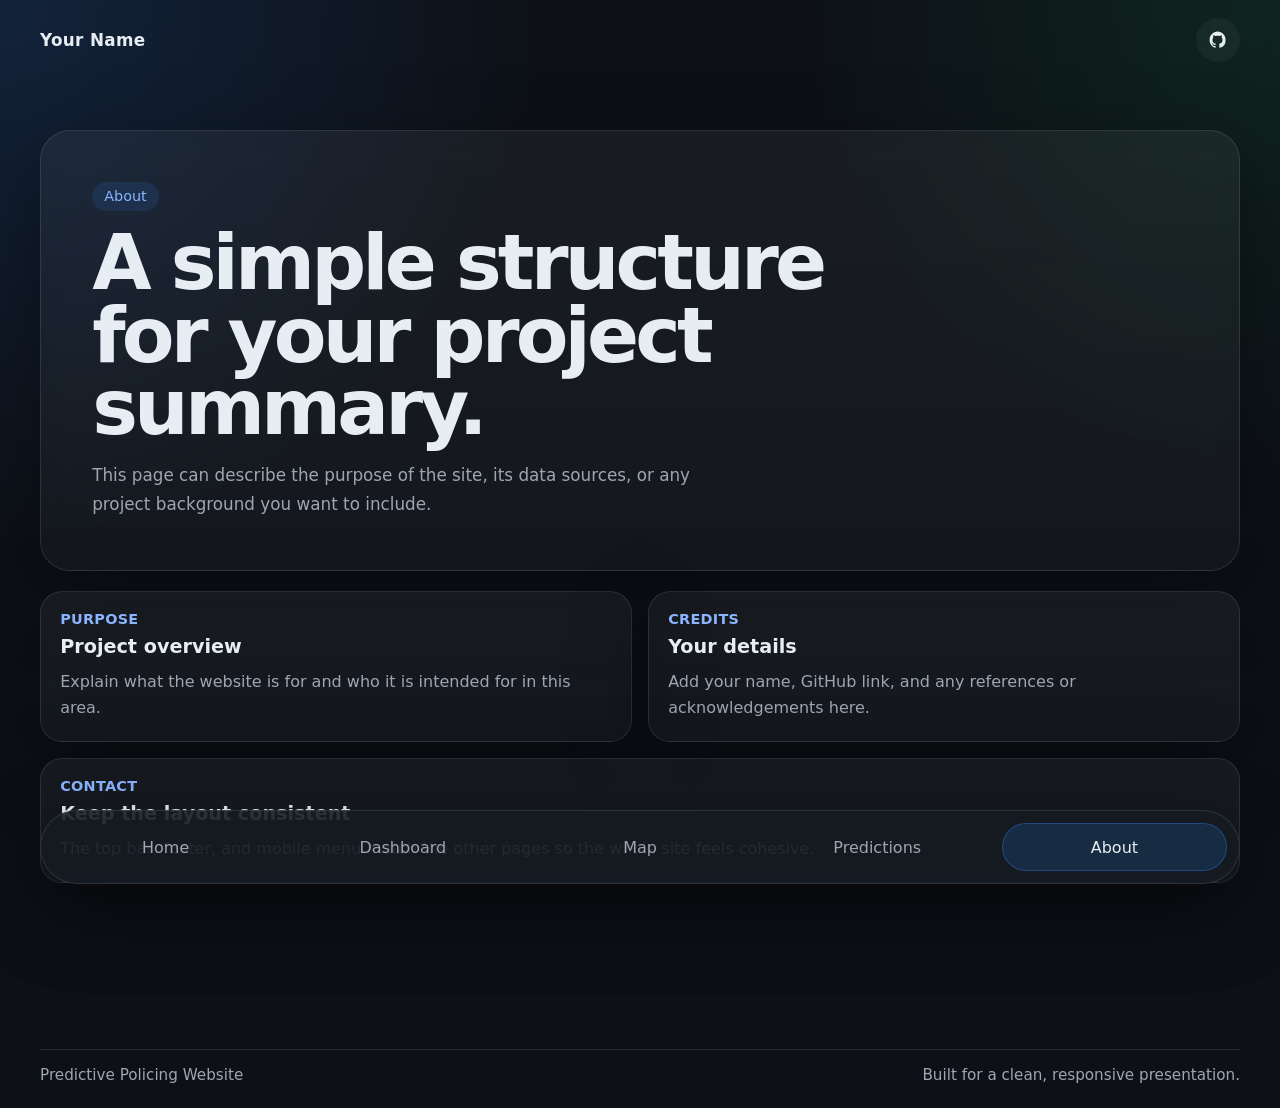
==== about.html @ 3b839e6a "Basic Structure - Done" ====
<!DOCTYPE html>
<html lang="en">
  <head>
    <meta charset="UTF-8" />
    <meta name="viewport" content="width=device-width, initial-scale=1.0" />
    <title>About | Predictive Policing</title>
    <link rel="stylesheet" href="styles.css" />
    <script defer src="script.js"></script>
  </head>
  <body>
    <div class="site-shell">
      <header class="top-bar">
        <a class="brand" href="index.html">Your Name</a>
        <div class="top-actions">
          <a class="icon-button" href="https://github.com/" target="_blank" rel="noreferrer" aria-label="GitHub profile">
            <svg class="github-icon" viewBox="0 0 24 24" aria-hidden="true">
              <path d="M12 2C6.477 2 2 6.656 2 12.391c0 4.59 2.865 8.477 6.839 9.856.5.094.682-.224.682-.498 0-.246-.01-1.005-.015-1.822-2.782.623-3.37-1.215-3.37-1.215-.455-1.187-1.11-1.503-1.11-1.503-.908-.643.069-.63.069-.63 1.004.074 1.532 1.065 1.532 1.065.892 1.568 2.341 1.115 2.91.852.091-.666.35-1.115.635-1.371-2.22-.262-4.555-1.142-4.555-5.083 0-1.12.383-2.036 1.012-2.755-.102-.265-.439-1.333.097-2.78 0 0 .824-.27 2.701 1.053a9.06 9.06 0 0 1 2.457-.346c.833.004 1.673.118 2.457.346 1.875-1.323 2.698-1.053 2.698-1.053.538 1.447.2 2.515.098 2.78.63.719 1.01 1.635 1.01 2.755 0 3.951-2.34 4.817-4.568 5.074.359.319.678.947.678 1.91 0 1.379-.012 2.49-.012 2.829 0 .277.18.598.688.496A10.01 10.01 0 0 0 22 12.391C22 6.656 17.523 2 12 2Z" />
            </svg>
          </a>
          <button class="menu-button" type="button" data-menu-open aria-expanded="false" aria-controls="mobile-menu">Menu</button>
        </div>
      </header>

      <main class="main-content">
        <section class="page-hero">
          <div class="hero-card">
            <span class="kicker">About</span>
            <h1 class="page-title">A simple structure for your project summary.</h1>
            <p class="page-copy">This page can describe the purpose of the site, its data sources, or any project background you want to include.</p>
          </div>
        </section>

        <section class="page-grid">
          <article class="info-card span-6">
            <p class="card-label">Purpose</p>
            <h2 class="card-title">Project overview</h2>
            <p class="card-text">Explain what the website is for and who it is intended for in this area.</p>
          </article>
          <article class="info-card span-6">
            <p class="card-label">Credits</p>
            <h2 class="card-title">Your details</h2>
            <p class="card-text">Add your name, GitHub link, and any references or acknowledgements here.</p>
          </article>
          <article class="panel span-12">
            <p class="card-label">Contact</p>
            <h2 class="card-title">Keep the layout consistent</h2>
            <p class="card-text">The top bar, footer, and mobile menu match the other pages so the whole site feels cohesive.</p>
          </article>
        </section>
      </main>

      <nav class="bottom-bar" aria-label="Primary navigation">
        <div class="bottom-nav">
          <a class="nav-link" href="index.html">Home</a>
          <a class="nav-link" href="dashboard.html">Dashboard</a>
          <a class="nav-link" href="map.html">Map</a>
          <a class="nav-link" href="predictions.html">Predictions</a>
          <a class="nav-link active" href="about.html">About</a>
        </div>
      </nav>

      <footer class="footer">
        <div class="footer-inner">
          <span>Predictive Policing Website</span>
          <span>Built for a clean, responsive presentation.</span>
        </div>
      </footer>
    </div>

    <div class="mobile-menu" id="mobile-menu" data-mobile-menu aria-hidden="true">
      <div class="mobile-menu-panel">
        <div class="mobile-menu-header">
          <span class="brand">Your Name</span>
          <button class="menu-close" type="button" data-menu-close>Close</button>
        </div>
        <div class="mobile-menu-links">
          <a class="mobile-menu-link" href="index.html" data-menu-link>Home</a>
          <a class="mobile-menu-link" href="dashboard.html" data-menu-link>Dashboard</a>
          <a class="mobile-menu-link" href="map.html" data-menu-link>Map</a>
          <a class="mobile-menu-link" href="predictions.html" data-menu-link>Predictions</a>
          <a class="mobile-menu-link active" href="about.html" data-menu-link>About</a>
        </div>
      </div>
    </div>
  </body>
</html>
---- styles.css ----
:root {
  color-scheme: dark;
  --bg: #0d1117;
  --panel: #161b22;
  --panel-2: #0f1720;
  --border: rgba(255, 255, 255, 0.1);
  --text: #e6edf3;
  --muted: #9da7b1;
  --accent: #2f81f7;
  --accent-2: #22c55e;
  --shadow: 0 24px 80px rgba(0, 0, 0, 0.35);
  --radius: 22px;
  --max-width: 1200px;
}

* {
  box-sizing: border-box;
}

html {
  scroll-behavior: smooth;
}

body {
  margin: 0;
  min-height: 100vh;
  font-family: Inter, ui-sans-serif, system-ui, -apple-system, BlinkMacSystemFont, "Segoe UI", sans-serif;
  background:
    radial-gradient(circle at top left, rgba(47, 129, 247, 0.16), transparent 32%),
    radial-gradient(circle at top right, rgba(34, 197, 94, 0.11), transparent 28%),
    var(--bg);
  color: var(--text);
}

body.menu-open {
  overflow: hidden;
}

a {
  color: inherit;
  text-decoration: none;
}

img,
svg {
  display: block;
}

.site-shell {
  min-height: 100vh;
  display: flex;
  flex-direction: column;
}

.top-bar,
.bottom-bar,
.footer-inner,
.page-main,
.page-hero,
.page-grid,
.mobile-menu-panel {
  width: min(var(--max-width), calc(100% - 2rem));
  margin: 0 auto;
}

.top-bar {
  display: flex;
  align-items: center;
  justify-content: space-between;
  gap: 1rem;
  padding: 1.1rem 0 0.75rem;
}

.brand {
  font-size: 1.05rem;
  font-weight: 700;
  letter-spacing: 0.02em;
}

.top-actions {
  display: flex;
  align-items: center;
  gap: 0.75rem;
}

.icon-button,
.menu-button,
.menu-close,
.nav-link {
  border: 1px solid transparent;
  transition: transform 180ms ease, border-color 180ms ease, background-color 180ms ease, color 180ms ease, opacity 180ms ease;
}

.icon-button,
.menu-button,
.menu-close {
  display: inline-flex;
  align-items: center;
  justify-content: center;
  cursor: pointer;
  border-radius: 999px;
  background: rgba(255, 255, 255, 0.04);
  color: var(--text);
}

.icon-button:hover,
.menu-button:hover,
.menu-close:hover,
.nav-link:hover {
  transform: translateY(-1px);
  border-color: rgba(255, 255, 255, 0.14);
}

.icon-button {
  width: 2.75rem;
  height: 2.75rem;
}

.github-icon {
  width: 1.2rem;
  height: 1.2rem;
  fill: currentColor;
}

.menu-button,
.menu-close {
  gap: 0.5rem;
  padding: 0.8rem 1rem;
  font: inherit;
}

.menu-button {
  display: none;
}

.main-content {
  flex: 1;
  padding: 0.5rem 0 2rem;
}

.page-hero {
  padding: 3rem 0 1.25rem;
}

.hero-card,
.info-card,
.metric-card,
.panel,
.mobile-menu-panel {
  background: linear-gradient(180deg, rgba(255, 255, 255, 0.05), rgba(255, 255, 255, 0.03));
  border: 1px solid var(--border);
  box-shadow: var(--shadow);
  backdrop-filter: blur(10px);
}

.hero-card {
  border-radius: calc(var(--radius) + 8px);
  padding: clamp(1.5rem, 4vw, 3.5rem);
}

.kicker {
  display: inline-flex;
  align-items: center;
  gap: 0.5rem;
  margin-bottom: 1rem;
  padding: 0.4rem 0.75rem;
  border-radius: 999px;
  background: rgba(47, 129, 247, 0.12);
  color: #8ab4ff;
  font-size: 0.9rem;
}

.page-title {
  margin: 0;
  max-width: 14ch;
  font-size: clamp(2.25rem, 6vw, 4.8rem);
  line-height: 0.95;
  letter-spacing: -0.05em;
}

.page-copy {
  max-width: 60ch;
  margin: 1rem 0 0;
  color: var(--muted);
  font-size: 1.05rem;
  line-height: 1.7;
}

.hero-actions {
  display: flex;
  flex-wrap: wrap;
  gap: 0.85rem;
  margin-top: 1.6rem;
}

.button {
  display: inline-flex;
  align-items: center;
  justify-content: center;
  gap: 0.5rem;
  padding: 0.9rem 1.15rem;
  border-radius: 999px;
  border: 1px solid var(--border);
  font-weight: 600;
  background: rgba(255, 255, 255, 0.05);
  color: var(--text);
}

.button.primary {
  background: linear-gradient(135deg, var(--accent), #1f6feb);
  border-color: transparent;
}

.page-grid {
  display: grid;
  grid-template-columns: repeat(12, 1fr);
  gap: 1rem;
  padding-bottom: 1.5rem;
}

.info-card,
.metric-card,
.panel {
  border-radius: var(--radius);
}

.info-card,
.panel {
  padding: 1.2rem;
}

.metric-card {
  padding: 1rem;
}

.page-grid .span-4 {
  grid-column: span 4;
}

.page-grid .span-6 {
  grid-column: span 6;
}

.page-grid .span-8 {
  grid-column: span 8;
}

.page-grid .span-12 {
  grid-column: span 12;
}

.card-label {
  margin: 0 0 0.5rem;
  color: #8ab4ff;
  font-size: 0.9rem;
  font-weight: 600;
  letter-spacing: 0.02em;
  text-transform: uppercase;
}

.card-title {
  margin: 0;
  font-size: 1.2rem;
}

.card-text {
  margin: 0.7rem 0 0;
  color: var(--muted);
  line-height: 1.65;
}

.metric-number {
  display: block;
  margin-bottom: 0.35rem;
  font-size: 2rem;
  font-weight: 800;
}

.metric-text {
  color: var(--muted);
}

.bottom-bar {
  position: sticky;
  bottom: 0;
  margin-top: auto;
  padding: 0.25rem 0 1rem;
}

.bottom-nav {
  display: flex;
  align-items: center;
  justify-content: space-between;
  gap: 0.75rem;
  padding: 0.75rem;
  border-radius: 999px;
  background: rgba(22, 27, 34, 0.9);
  border: 1px solid var(--border);
  box-shadow: var(--shadow);
}

.nav-link {
  flex: 1;
  text-align: center;
  padding: 0.85rem 0.9rem;
  border-radius: 999px;
  color: var(--muted);
  background: transparent;
}

.nav-link.active {
  color: var(--text);
  background: rgba(47, 129, 247, 0.16);
  border-color: rgba(47, 129, 247, 0.35);
}

.footer {
  padding: 1rem 0 1.5rem;
}

.footer-inner {
  padding-top: 1rem;
  border-top: 1px solid var(--border);
  color: var(--muted);
  font-size: 0.95rem;
  display: flex;
  align-items: center;
  justify-content: space-between;
  gap: 1rem;
}

.mobile-menu {
  position: fixed;
  inset: 0;
  z-index: 50;
  display: grid;
  place-items: center;
  background: rgba(13, 17, 23, 0.92);
  opacity: 0;
  pointer-events: none;
  transition: opacity 220ms ease;
}

.mobile-menu.is-open {
  opacity: 1;
  pointer-events: auto;
}

.mobile-menu-panel {
  display: flex;
  flex-direction: column;
  gap: 1rem;
  width: min(100% - 1.5rem, 560px);
  padding: 1.2rem;
  border-radius: 28px;
}

.mobile-menu-header {
  display: flex;
  align-items: center;
  justify-content: space-between;
  gap: 1rem;
}

.mobile-menu-links {
  display: grid;
  gap: 0.75rem;
}

.mobile-menu-link {
  padding: 1rem 1.1rem;
  border-radius: 18px;
  background: rgba(255, 255, 255, 0.04);
  border: 1px solid var(--border);
  color: var(--text);
  font-weight: 600;
}

.mobile-menu-link.active {
  background: rgba(47, 129, 247, 0.16);
  border-color: rgba(47, 129, 247, 0.35);
}

@media (max-width: 900px) {
  .page-grid .span-4,
  .page-grid .span-6,
  .page-grid .span-8 {
    grid-column: span 12;
  }
}

@media (max-width: 760px) {
  .menu-button {
    display: inline-flex;
  }

  .bottom-bar {
    display: none;
  }

  .top-bar,
  .footer-inner,
  .page-main,
  .page-hero,
  .page-grid {
    width: min(calc(100% - 1.2rem), var(--max-width));
  }

  .brand {
    font-size: 1rem;
  }

  .top-actions {
    gap: 0.5rem;
  }

  .hero-card {
    padding: 1.35rem;
  }

  .page-title {
    max-width: 10ch;
  }

  .footer-inner {
    flex-direction: column;
    align-items: flex-start;
  }
}
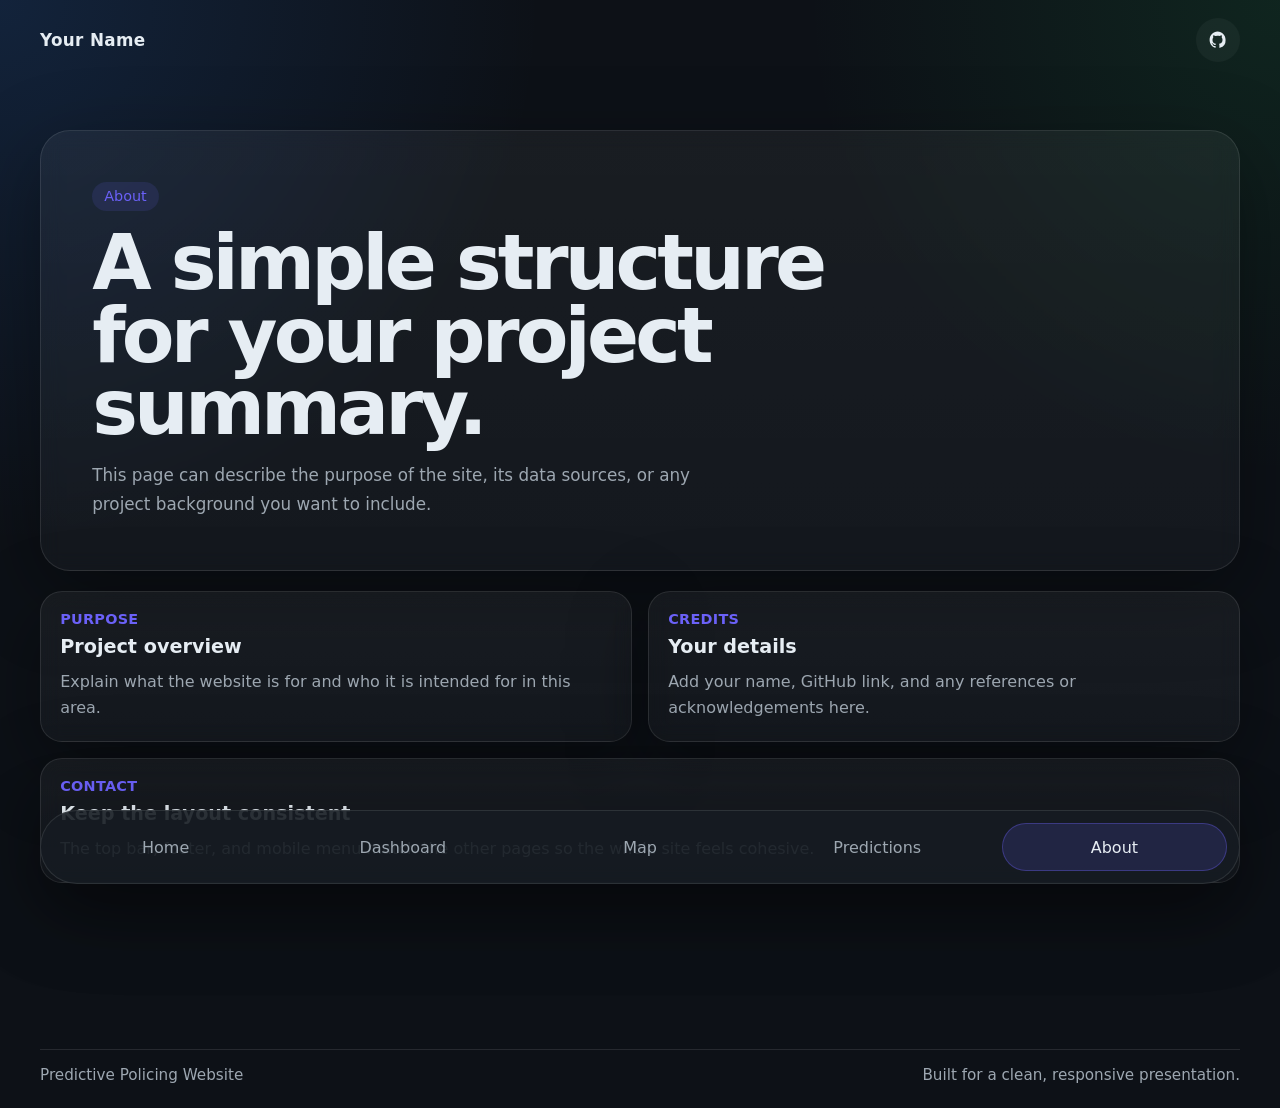
==== commit 7ac32197: "Colors Fixed Nav Bar Fixed" ====
--- a/about.html
+++ b/about.html
@@ -17,7 +17,11 @@
               <path d="M12 2C6.477 2 2 6.656 2 12.391c0 4.59 2.865 8.477 6.839 9.856.5.094.682-.224.682-.498 0-.246-.01-1.005-.015-1.822-2.782.623-3.37-1.215-3.37-1.215-.455-1.187-1.11-1.503-1.11-1.503-.908-.643.069-.63.069-.63 1.004.074 1.532 1.065 1.532 1.065.892 1.568 2.341 1.115 2.91.852.091-.666.35-1.115.635-1.371-2.22-.262-4.555-1.142-4.555-5.083 0-1.12.383-2.036 1.012-2.755-.102-.265-.439-1.333.097-2.78 0 0 .824-.27 2.701 1.053a9.06 9.06 0 0 1 2.457-.346c.833.004 1.673.118 2.457.346 1.875-1.323 2.698-1.053 2.698-1.053.538 1.447.2 2.515.098 2.78.63.719 1.01 1.635 1.01 2.755 0 3.951-2.34 4.817-4.568 5.074.359.319.678.947.678 1.91 0 1.379-.012 2.49-.012 2.829 0 .277.18.598.688.496A10.01 10.01 0 0 0 22 12.391C22 6.656 17.523 2 12 2Z" />
             </svg>
           </a>
-          <button class="menu-button" type="button" data-menu-open aria-expanded="false" aria-controls="mobile-menu">Menu</button>
+          <button class="menu-button" type="button" data-menu-open aria-label="Open menu" aria-expanded="false" aria-controls="mobile-menu">
+            <svg class="menu-icon" viewBox="0 0 24 24" aria-hidden="true">
+              <path d="M4 7h16M4 12h16M4 17h16" />
+            </svg>
+          </button>
         </div>
       </header>
 
@@ -71,7 +75,11 @@
       <div class="mobile-menu-panel">
         <div class="mobile-menu-header">
           <span class="brand">Your Name</span>
-          <button class="menu-close" type="button" data-menu-close>Close</button>
+          <button class="menu-close" type="button" data-menu-close aria-label="Close menu">
+            <svg class="menu-icon" viewBox="0 0 24 24" aria-hidden="true">
+              <path d="M6 6l12 12M18 6L6 18" />
+            </svg>
+          </button>
         </div>
         <div class="mobile-menu-links">
           <a class="mobile-menu-link" href="index.html" data-menu-link>Home</a>
--- a/styles.css
+++ b/styles.css
@@ -6,7 +6,7 @@
   --border: rgba(255, 255, 255, 0.1);
   --text: #e6edf3;
   --muted: #9da7b1;
-  --accent: #2f81f7;
+  --accent: #6b61f8;
   --accent-2: #22c55e;
   --shadow: 0 24px 80px rgba(0, 0, 0, 0.35);
   --radius: 22px;
@@ -124,9 +124,19 @@
 
 .menu-button,
 .menu-close {
-  gap: 0.5rem;
-  padding: 0.8rem 1rem;
-  font: inherit;
+  width: 2.75rem;
+  height: 2.75rem;
+  padding: 0;
+}
+
+.menu-icon {
+  width: 1.25rem;
+  height: 1.25rem;
+  stroke: currentColor;
+  fill: none;
+  stroke-width: 2;
+  stroke-linecap: round;
+  stroke-linejoin: round;
 }
 
 .menu-button {
@@ -165,8 +175,8 @@
   margin-bottom: 1rem;
   padding: 0.4rem 0.75rem;
   border-radius: 999px;
-  background: rgba(47, 129, 247, 0.12);
-  color: #8ab4ff;
+  background: rgba(107, 97, 248, 0.12);
+  color: #6b61f8;
   font-size: 0.9rem;
 }
 
@@ -207,7 +217,7 @@
 }
 
 .button.primary {
-  background: linear-gradient(135deg, var(--accent), #1f6feb);
+  background: linear-gradient(135deg, var(--accent), #6b61f8);
   border-color: transparent;
 }
 
@@ -251,7 +261,7 @@
 
 .card-label {
   margin: 0 0 0.5rem;
-  color: #8ab4ff;
+  color: #6b61f8;
   font-size: 0.9rem;
   font-weight: 600;
   letter-spacing: 0.02em;
@@ -310,8 +320,8 @@
 
 .nav-link.active {
   color: var(--text);
-  background: rgba(47, 129, 247, 0.16);
-  border-color: rgba(47, 129, 247, 0.35);
+  background: rgba(107, 97, 248, 0.16);
+  border-color: rgba(107, 97, 248, 0.35);
 }
 
 .footer {
@@ -374,11 +384,12 @@
   border: 1px solid var(--border);
   color: var(--text);
   font-weight: 600;
+  text-align: center;
 }
 
 .mobile-menu-link.active {
-  background: rgba(47, 129, 247, 0.16);
-  border-color: rgba(47, 129, 247, 0.35);
+  background: rgba(107, 97, 248, 0.16);
+  border-color: rgba(107, 97, 248, 0.35);
 }
 
 @media (max-width: 900px) {
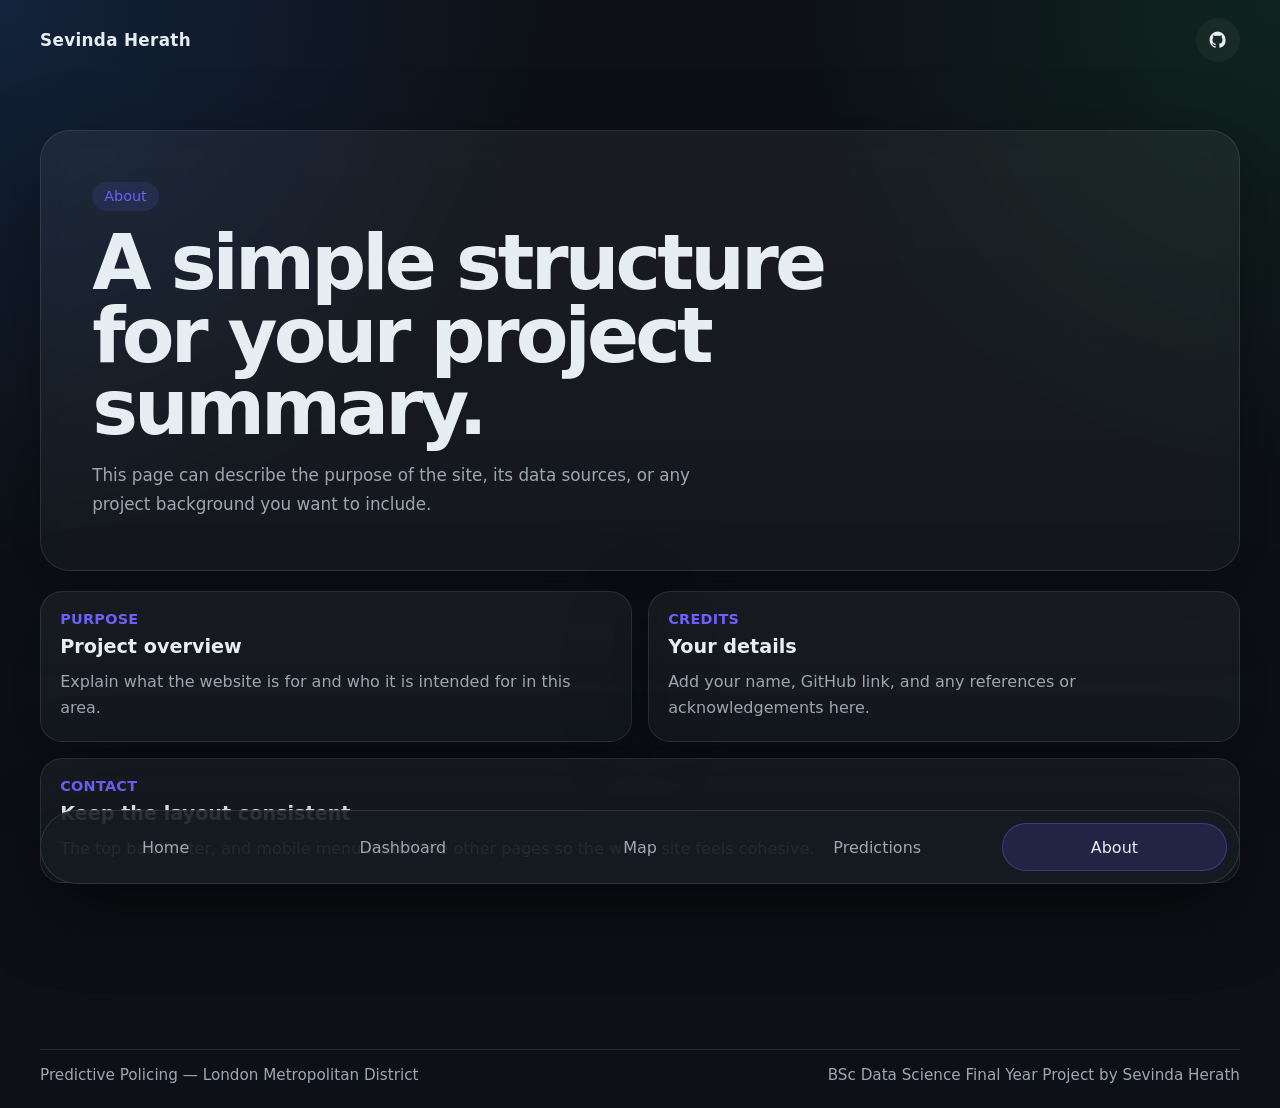
==== commit 1fe37619: "Home Page - Done, Header &  Footer Updated" ====
--- a/about.html
+++ b/about.html
@@ -10,9 +10,9 @@
   <body>
     <div class="site-shell">
       <header class="top-bar">
-        <a class="brand" href="index.html">Your Name</a>
+        <a class="brand" href="https://sevinda-herath.github.io/" target="_blank" rel="noreferrer">Sevinda Herath</a>
         <div class="top-actions">
-          <a class="icon-button" href="https://github.com/" target="_blank" rel="noreferrer" aria-label="GitHub profile">
+          <a class="icon-button" href="https://github.com/Sevinda-Herath" target="_blank" rel="noreferrer" aria-label="GitHub profile">
             <svg class="github-icon" viewBox="0 0 24 24" aria-hidden="true">
               <path d="M12 2C6.477 2 2 6.656 2 12.391c0 4.59 2.865 8.477 6.839 9.856.5.094.682-.224.682-.498 0-.246-.01-1.005-.015-1.822-2.782.623-3.37-1.215-3.37-1.215-.455-1.187-1.11-1.503-1.11-1.503-.908-.643.069-.63.069-.63 1.004.074 1.532 1.065 1.532 1.065.892 1.568 2.341 1.115 2.91.852.091-.666.35-1.115.635-1.371-2.22-.262-4.555-1.142-4.555-5.083 0-1.12.383-2.036 1.012-2.755-.102-.265-.439-1.333.097-2.78 0 0 .824-.27 2.701 1.053a9.06 9.06 0 0 1 2.457-.346c.833.004 1.673.118 2.457.346 1.875-1.323 2.698-1.053 2.698-1.053.538 1.447.2 2.515.098 2.78.63.719 1.01 1.635 1.01 2.755 0 3.951-2.34 4.817-4.568 5.074.359.319.678.947.678 1.91 0 1.379-.012 2.49-.012 2.829 0 .277.18.598.688.496A10.01 10.01 0 0 0 22 12.391C22 6.656 17.523 2 12 2Z" />
             </svg>
@@ -65,8 +65,8 @@
 
       <footer class="footer">
         <div class="footer-inner">
-          <span>Predictive Policing Website</span>
-          <span>Built for a clean, responsive presentation.</span>
+          <span>Predictive Policing — London Metropolitan District</span>
+          <span>BSc Data Science Final Year Project by <a href="https://sevinda-herath.github.io" target="_blank">Sevinda Herath</a></span>
         </div>
       </footer>
     </div>
@@ -74,7 +74,7 @@
     <div class="mobile-menu" id="mobile-menu" data-mobile-menu aria-hidden="true">
       <div class="mobile-menu-panel">
         <div class="mobile-menu-header">
-          <span class="brand">Your Name</span>
+          <span class="brand">Sevinda Herath</span>
           <button class="menu-close" type="button" data-menu-close aria-label="Close menu">
             <svg class="menu-icon" viewBox="0 0 24 24" aria-hidden="true">
               <path d="M6 6l12 12M18 6L6 18" />
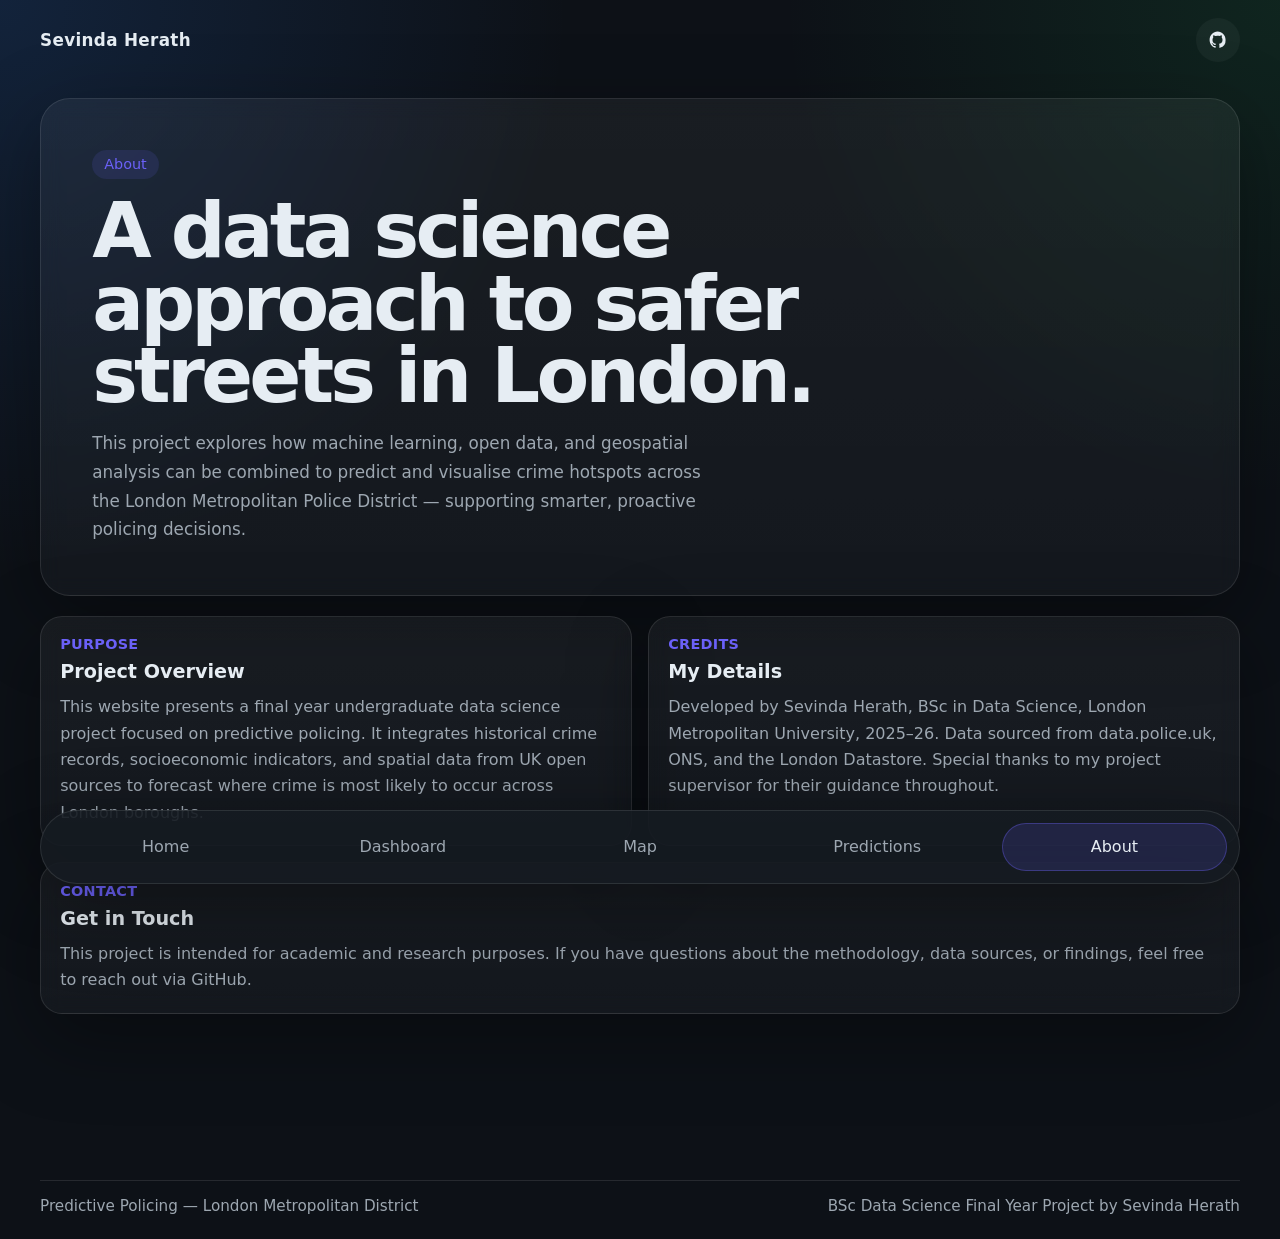
==== commit 07433f10: "Meta Data and Logos Added" ====
--- a/about.html
+++ b/about.html
@@ -3,7 +3,45 @@
   <head>
     <meta charset="UTF-8" />
     <meta name="viewport" content="width=device-width, initial-scale=1.0" />
-    <title>About | Predictive Policing</title>
+    <title>About | Predictive Policing London</title>
+    <meta name="description" content="About page for the Predictive Policing London project, outlining the purpose, data sources, methodology, and project background." />
+    <meta name="keywords" content="about predictive policing, London crime project, data science project, machine learning methodology, open crime data" />
+    <meta name="author" content="Sevinda Herath" />
+    <meta name="robots" content="index, follow" />
+    <meta name="theme-color" content="#0D1117" />
+    <link rel="canonical" href="https://sevinda-herath.github.io/about.html" />
+
+    <meta property="og:type" content="website" />
+    <meta property="og:title" content="About | Predictive Policing London" />
+    <meta property="og:description" content="About page for the Predictive Policing London project, outlining the purpose, data sources, methodology, and background." />
+    <meta property="og:url" content="https://sevinda-herath.github.io/about.html" />
+    <meta property="og:site_name" content="Predictive Policing London" />
+    <meta property="og:image" content="https://sevinda-herath.github.io/preview.png" />
+    <meta property="og:image:alt" content="Preview of the Predictive Policing London about page" />
+
+    <meta name="twitter:card" content="summary_large_image" />
+    <meta name="twitter:title" content="About | Predictive Policing London" />
+    <meta name="twitter:description" content="About page for the Predictive Policing London project, outlining the purpose, data sources, methodology, and background." />
+    <meta name="twitter:image" content="https://sevinda-herath.github.io/preview.png" />
+
+    <script type="application/ld+json">
+    {
+      "@context": "https://schema.org",
+      "@type": "WebPage",
+      "name": "About | Predictive Policing London",
+      "url": "https://sevinda-herath.github.io/about.html",
+      "description": "About page for the Predictive Policing London project, outlining the purpose, data sources, methodology, and project background.",
+      "author": {
+        "@type": "Person",
+        "name": "Sevinda Herath",
+        "url": "https://sevinda-herath.github.io/"
+      }
+    }
+    </script>
+
+    <link rel="icon" type="image/png" sizes="32x32" href="favicon_32.png" />
+    <link rel="icon" type="image/png" sizes="192x192" href="favicon_192.png" />
+    <link rel="apple-touch-icon" href="favicon_192.png" />
     <link rel="stylesheet" href="styles.css" />
     <script defer src="script.js"></script>
   </head>
@@ -29,26 +67,34 @@
         <section class="page-hero">
           <div class="hero-card">
             <span class="kicker">About</span>
-            <h1 class="page-title">A simple structure for your project summary.</h1>
-            <p class="page-copy">This page can describe the purpose of the site, its data sources, or any project background you want to include.</p>
+            <h1 class="page-title">A data science approach to safer streets in London.</h1>
+            <p class="page-copy">
+              This project explores how machine learning, open data, and geospatial analysis can be combined to predict and visualise crime hotspots across the London Metropolitan Police District — supporting smarter, proactive policing decisions.
+            </p>
           </div>
         </section>
 
         <section class="page-grid">
           <article class="info-card span-6">
-            <p class="card-label">Purpose</p>
-            <h2 class="card-title">Project overview</h2>
-            <p class="card-text">Explain what the website is for and who it is intended for in this area.</p>
+            <p class="card-label">PURPOSE</p>
+            <h2 class="card-title">Project Overview</h2>
+            <p class="card-text">
+              This website presents a final year undergraduate data science project focused on predictive policing. It integrates historical crime records, socioeconomic indicators, and spatial data from UK open sources to forecast where crime is most likely to occur across London boroughs.            
+            </p>
           </article>
           <article class="info-card span-6">
-            <p class="card-label">Credits</p>
-            <h2 class="card-title">Your details</h2>
-            <p class="card-text">Add your name, GitHub link, and any references or acknowledgements here.</p>
+            <p class="card-label">CREDITS</p>
+            <h2 class="card-title">My Details</h2>
+            <p class="card-text">
+              Developed by Sevinda Herath, BSc in Data Science, London Metropolitan University, 2025–26. Data sourced from data.police.uk, ONS, and the London Datastore. Special thanks to my project supervisor for their guidance throughout.
+            </p>
           </article>
           <article class="panel span-12">
             <p class="card-label">Contact</p>
-            <h2 class="card-title">Keep the layout consistent</h2>
-            <p class="card-text">The top bar, footer, and mobile menu match the other pages so the whole site feels cohesive.</p>
+            <h2 class="card-title">Get in Touch</h2>
+            <p class="card-text">
+              This project is intended for academic and research purposes. If you have questions about the methodology, data sources, or findings, feel free to reach out via GitHub.
+            </p>
           </article>
         </section>
       </main>
--- a/styles.css
+++ b/styles.css
@@ -149,7 +149,7 @@
 }
 
 .page-hero {
-  padding: 3rem 0 1.25rem;
+  padding: 1rem 0 1.25rem;
 }
 
 .hero-card,
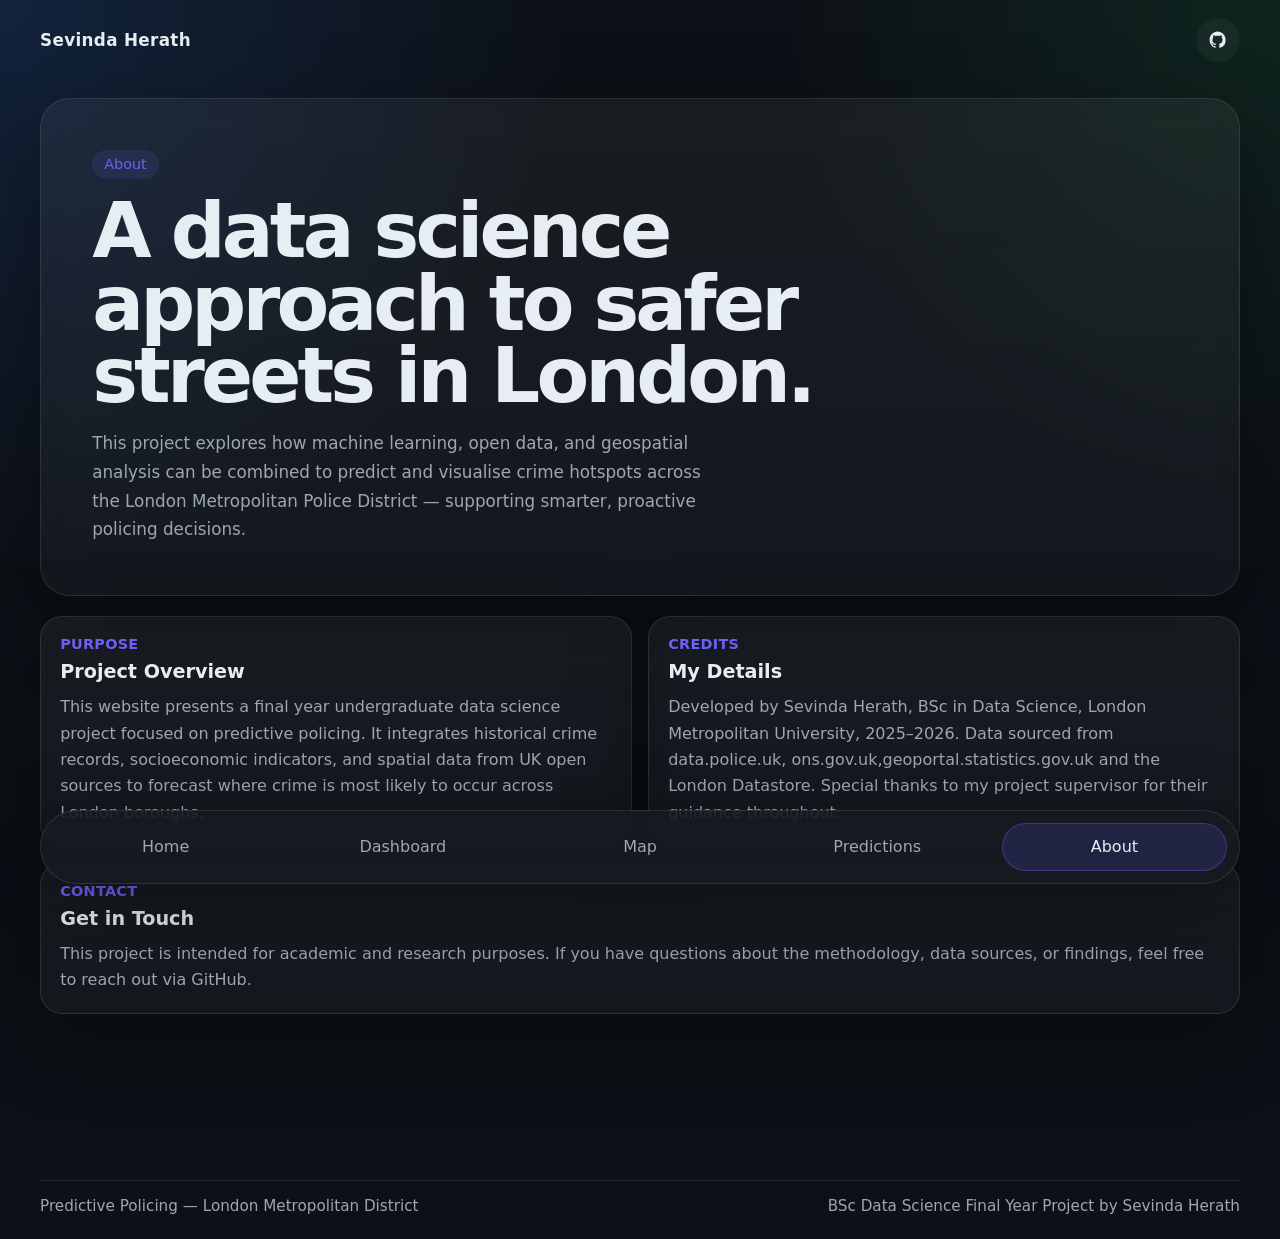
==== commit effa6fe6: "Map Intergrated and Fast Loading and save in Cache Done" ====
--- a/about.html
+++ b/about.html
@@ -86,7 +86,7 @@
             <p class="card-label">CREDITS</p>
             <h2 class="card-title">My Details</h2>
             <p class="card-text">
-              Developed by Sevinda Herath, BSc in Data Science, London Metropolitan University, 2025–26. Data sourced from data.police.uk, ONS, and the London Datastore. Special thanks to my project supervisor for their guidance throughout.
+              Developed by Sevinda Herath, BSc in Data Science, London Metropolitan University, 2025–2026. Data sourced from data.police.uk, ons.gov.uk,geoportal.statistics.gov.uk and the London Datastore. Special thanks to my project supervisor for their guidance throughout.
             </p>
           </article>
           <article class="panel span-12">
--- a/styles.css
+++ b/styles.css
@@ -273,10 +273,91 @@
   font-size: 1.2rem;
 }
 
+.panel-head {
+  display: flex;
+  align-items: center;
+  justify-content: space-between;
+  gap: 0.9rem;
+}
+
+.map-actions {
+  display: flex;
+  align-items: center;
+  gap: 0.6rem;
+  flex-wrap: wrap;
+  justify-content: flex-end;
+}
+
+.map-popout-button {
+  flex-shrink: 0;
+  padding: 0.6rem 0.95rem;
+  font-size: 0.9rem;
+}
+
 .card-text {
   margin: 0.7rem 0 0;
   color: var(--muted);
   line-height: 1.65;
+}
+
+.map-embed-wrap {
+  margin-top: 1rem;
+  border: 1px solid var(--border);
+  border-radius: 16px;
+  overflow: hidden;
+  background: rgba(255, 255, 255, 0.02);
+}
+
+.map-embed-frame {
+  display: block;
+  width: 100%;
+  min-height: 560px;
+  border: 0;
+  background: #0b0f14;
+}
+
+.map-modal {
+  position: fixed;
+  inset: 0;
+  z-index: 60;
+  display: grid;
+  place-items: center;
+  padding: 1rem;
+  background: rgba(3, 7, 12, 0.88);
+  opacity: 0;
+  pointer-events: none;
+  transition: opacity 220ms ease;
+}
+
+.map-modal.is-open {
+  opacity: 1;
+  pointer-events: auto;
+}
+
+.map-modal-dialog {
+  width: 85vw;
+  height: 90vh;
+  position: relative;
+  display: flex;
+  flex-direction: column;
+  gap: 0;
+}
+
+.map-modal-close {
+  position: absolute;
+  top: 0.75rem;
+  right: 0.75rem;
+  z-index: 2;
+  background: rgba(13, 17, 23, 0.78);
+  border-color: rgba(255, 255, 255, 0.2);
+}
+
+.map-modal-frame {
+  width: 100%;
+  flex: 1;
+  border: 0;
+  border-radius: 0;
+  background: #0b0f14;
 }
 
 .metric-number {
@@ -437,4 +518,23 @@
     flex-direction: column;
     align-items: flex-start;
   }
-}
+
+  .panel-head {
+    flex-direction: column;
+    align-items: flex-start;
+  }
+
+  .map-actions {
+    width: 100%;
+    justify-content: flex-start;
+  }
+
+  .map-modal {
+    padding: 0.6rem;
+  }
+
+  .map-modal-dialog {
+    width: 100%;
+    height: 90vh;
+  }
+}
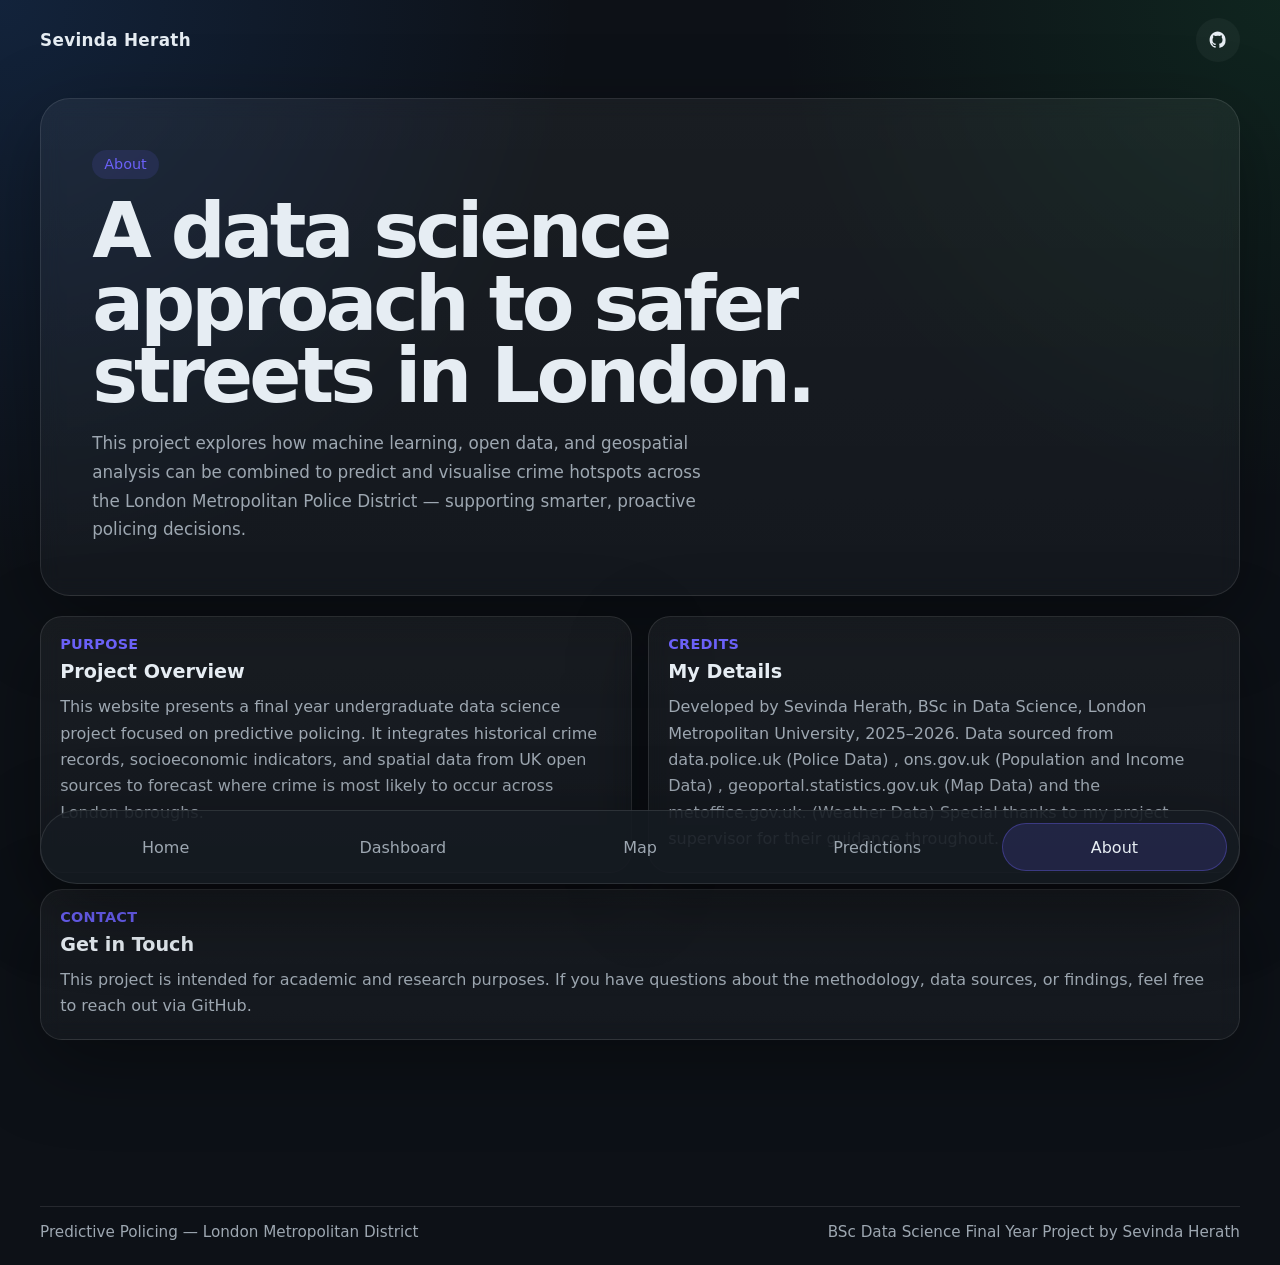
==== commit c0dc72f8: "Text Fixed" ====
--- a/about.html
+++ b/about.html
@@ -86,7 +86,7 @@
             <p class="card-label">CREDITS</p>
             <h2 class="card-title">My Details</h2>
             <p class="card-text">
-              Developed by Sevinda Herath, BSc in Data Science, London Metropolitan University, 2025–2026. Data sourced from data.police.uk, ons.gov.uk,geoportal.statistics.gov.uk and the London Datastore. Special thanks to my project supervisor for their guidance throughout.
+              Developed by Sevinda Herath, BSc in Data Science, London Metropolitan University, 2025–2026. Data sourced from data.police.uk (Police Data) , ons.gov.uk (Population and Income Data) , geoportal.statistics.gov.uk (Map Data) and the metoffice.gov.uk. (Weather Data) Special thanks to my project supervisor for their guidance throughout.
             </p>
           </article>
           <article class="panel span-12">
